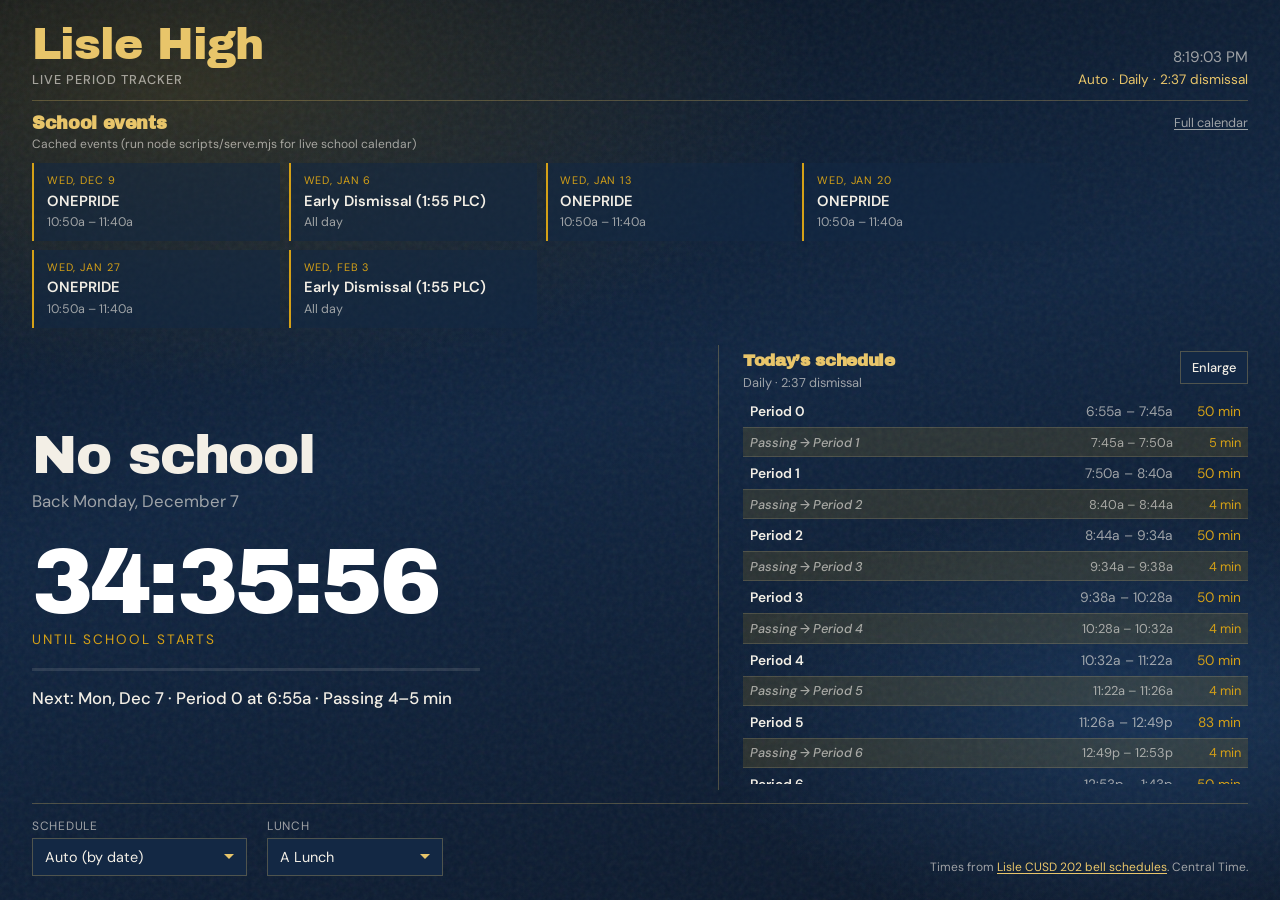
==== index.html @ e5d5def5 "Add Lisle High period tracker with live calendar and Netlify deploy." ====
<!DOCTYPE html>
<html lang="en">
  <head>
    <meta charset="UTF-8" />
    <meta name="viewport" content="width=device-width, initial-scale=1" />
    <meta
      name="description"
      content="Live Lisle High School period tracker — current period, time remaining, and school events."
    />
    <title>Lisle High · Period Tracker</title>
    <link rel="preconnect" href="https://fonts.googleapis.com" />
    <link rel="preconnect" href="https://fonts.gstatic.com" crossorigin />
    <link
      href="https://fonts.googleapis.com/css2?family=Archivo+Black&family=DM+Sans:ital,opsz,wght@0,9..40,400;0,9..40,500;0,9..40,600;1,9..40,400&display=swap"
      rel="stylesheet"
    />
    <link rel="stylesheet" href="styles.css" />
  </head>
  <body>
    <div class="atmosphere" aria-hidden="true"></div>

    <div class="app-window">
      <p id="error-banner" class="error" hidden></p>

      <header class="topbar">
        <div class="brand">
          <p class="brand-name">Lisle High</p>
          <p id="brand-sub" class="brand-sub">Live period tracker</p>
        </div>
        <div class="topbar-meta">
          <p id="live-clock" class="live-clock"></p>
          <p id="schedule-chip" class="schedule-chip"></p>
        </div>
      </header>

      <section class="events-panel" aria-label="School events">
        <div class="events-heading-row">
          <div class="events-heading-group">
            <h2 class="events-heading">School events</h2>
            <p id="events-status" class="events-status">Loading calendar…</p>
          </div>
          <a
            class="events-link"
            href="https://www.lisle202.org/lisle-high-school/about-our-school/lhs-calendar"
            target="_blank"
            rel="noopener noreferrer"
            >Full calendar</a
          >
        </div>
        <div id="events-track" class="events-track"></div>
        <p id="events-empty" class="events-empty" hidden>
          No upcoming events in the next 60 days.
        </p>
      </section>

      <div class="tracker-row">
        <main class="tracker" aria-live="polite">
          <p id="status-title" class="status-title">Loading…</p>
          <p id="status-sub" class="status-sub"></p>

          <div class="countdown-block">
            <p id="countdown" class="countdown">—</p>
            <p id="countdown-label" class="countdown-label"></p>
          </div>

          <div
            class="progress"
            role="progressbar"
            aria-valuemin="0"
            aria-valuemax="100"
            aria-valuenow="0"
            aria-label="Period progress"
          >
            <div id="progress-fill" class="progress-fill"></div>
          </div>

          <p id="next-line" class="next-line"></p>

          <p
            id="onepride-reminder"
            class="onepride-reminder"
            role="status"
            hidden
          ></p>
        </main>

        <aside id="day-schedule" class="day-schedule" aria-label="Today's bell schedule">
          <div class="day-schedule-top">
            <div>
              <h2 class="day-schedule-heading">Today’s schedule</h2>
              <p id="day-schedule-label" class="day-schedule-label"></p>
            </div>
            <button
              type="button"
              id="schedule-enlarge-btn"
              class="schedule-enlarge-btn"
              aria-pressed="false"
              aria-controls="day-schedule"
            >
              Enlarge
            </button>
          </div>
          <ol id="day-timeline" class="day-timeline"></ol>
        </aside>
      </div>

      <footer class="meta">
        <div class="controls">
          <label class="control">
            <span>Schedule</span>
            <select id="schedule-override" name="schedule">
              <option value="auto">Auto (by date)</option>
            </select>
          </label>
          <label class="control">
            <span>Lunch</span>
            <select id="lunch-pref" name="lunch">
              <option value="A">A Lunch</option>
              <option value="C">C Lunch</option>
            </select>
          </label>
        </div>

        <p class="source">
          Times from
          <a
            href="https://www.lisle202.org/lisle-high-school/about-our-school/bell-schedules"
            target="_blank"
            rel="noopener noreferrer"
            >Lisle CUSD 202 bell schedules</a
          >. Central Time.
        </p>
      </footer>
    </div>

    <dialog id="event-dialog" class="event-dialog">
      <form method="dialog" class="event-dialog-inner">
        <header class="event-dialog-header">
          <h2 id="event-dialog-title" class="event-dialog-title"></h2>
          <button type="submit" class="event-dialog-close" value="close" aria-label="Close">
            Close
          </button>
        </header>
        <p id="event-dialog-calendar" class="event-dialog-calendar"></p>
        <dl class="event-dialog-dl">
          <div>
            <dt>When</dt>
            <dd id="event-dialog-when"></dd>
          </div>
          <div>
            <dt>Time</dt>
            <dd id="event-dialog-time"></dd>
          </div>
          <div id="event-dialog-location-row" hidden>
            <dt>Location</dt>
            <dd id="event-dialog-location"></dd>
          </div>
        </dl>
        <p class="event-dialog-note">
          Details from the Lisle High School calendar on lisle202.org.
        </p>
        <a
          id="event-dialog-link"
          class="event-dialog-link"
          href="https://www.lisle202.org/lisle-high-school/about-our-school/lhs-calendar"
          target="_blank"
          rel="noopener noreferrer"
          >Open on school website</a
        >
      </form>
    </dialog>

    <script type="module" src="js/clock.js"></script>
  </body>
</html>
---- styles.css ----
:root {
  --navy: #0a1628;
  --navy-mid: #132844;
  --gold: #d4a017;
  --gold-soft: #e8c56a;
  --cream: #f3efe6;
  --muted: rgba(243, 239, 230, 0.62);
  --line: rgba(232, 197, 106, 0.28);
  --font-display: "Archivo Black", Impact, sans-serif;
  --font-body: "DM Sans", "Segoe UI", sans-serif;
}

*,
*::before,
*::after {
  box-sizing: border-box;
}

html,
body {
  margin: 0;
  height: 100%;
  overflow: hidden;
}

body {
  font-family: var(--font-body);
  color: var(--cream);
  background: var(--navy);
  -webkit-font-smoothing: antialiased;
}

.atmosphere {
  position: fixed;
  inset: 0;
  z-index: 0;
  background:
    radial-gradient(ellipse 90% 60% at 15% 10%, rgba(212, 160, 23, 0.18), transparent 55%),
    radial-gradient(ellipse 70% 50% at 90% 80%, rgba(40, 90, 150, 0.35), transparent 50%),
    linear-gradient(165deg, #07101c 0%, #0f2440 45%, #0a1628 100%);
  pointer-events: none;
}

.atmosphere::after {
  content: "";
  position: absolute;
  inset: 0;
  opacity: 0.07;
  background-image: url("data:image/svg+xml,%3Csvg viewBox='0 0 200 200' xmlns='http://www.w3.org/2000/svg'%3E%3Cfilter id='n'%3E%3CfeTurbulence type='fractalNoise' baseFrequency='0.85' numOctaves='4' stitchTiles='stitch'/%3E%3C/filter%3E%3Crect width='100%25' height='100%25' filter='url(%23n)'/%3E%3C/svg%3E");
}

.app-window {
  position: relative;
  z-index: 1;
  height: 100dvh;
  width: 100%;
  margin: 0;
  display: flex;
  flex-direction: column;
  padding: clamp(0.85rem, 2vw, 1.5rem) clamp(1rem, 3vw, 2rem);
  gap: clamp(0.75rem, 1.5vh, 1.25rem);
}

.error {
  margin: 0;
  flex: 0 0 auto;
  padding: 0.75rem 1rem;
  border: 1px solid rgba(255, 120, 100, 0.45);
  background: rgba(80, 20, 20, 0.55);
  color: #ffd4cc;
  font-size: 0.9rem;
  line-height: 1.4;
}

.topbar {
  flex: 0 0 auto;
  display: flex;
  flex-wrap: wrap;
  align-items: flex-end;
  justify-content: space-between;
  gap: 0.75rem 1.5rem;
  padding-bottom: 0.75rem;
  border-bottom: 1px solid var(--line);
}

.brand {
  margin: 0;
}

.brand-name {
  margin: 0;
  font-family: var(--font-display);
  font-size: clamp(1.8rem, 4vw, 2.75rem);
  line-height: 0.95;
  letter-spacing: -0.02em;
  color: var(--gold-soft);
  animation: rise 0.7s ease-out both;
}

.brand-sub {
  margin: 0.3rem 0 0;
  font-size: 0.8rem;
  font-weight: 500;
  letter-spacing: 0.08em;
  text-transform: uppercase;
  color: var(--muted);
  animation: rise 0.7s ease-out 0.08s both;
}

.topbar-meta {
  text-align: right;
}

.live-clock {
  margin: 0;
  font-variant-numeric: tabular-nums;
  font-size: 0.95rem;
  color: var(--muted);
}

.schedule-chip {
  margin: 0.2rem 0 0;
  font-size: 0.85rem;
  color: var(--gold-soft);
}

.events-panel {
  flex: 0 0 auto;
  min-height: 0;
  animation: rise 0.7s ease-out 0.1s both;
}

.events-heading-row {
  display: flex;
  align-items: flex-start;
  justify-content: space-between;
  gap: 1rem;
  margin-bottom: 0.65rem;
}

.events-heading-group {
  display: grid;
  gap: 0.2rem;
}

.events-heading {
  margin: 0;
  font-family: var(--font-display);
  font-size: 1.1rem;
  letter-spacing: -0.02em;
  color: var(--gold-soft);
}

.events-status {
  margin: 0;
  font-size: 0.75rem;
  color: var(--muted);
}

.events-link {
  font-size: 0.8rem;
  color: var(--muted);
  text-underline-offset: 2px;
  white-space: nowrap;
}

.events-link:hover {
  color: var(--gold-soft);
}

.events-track {
  display: flex;
  flex-wrap: wrap;
  gap: 0.55rem;
  max-height: min(28vh, 14rem);
  overflow: auto;
  padding-bottom: 0.25rem;
  align-content: flex-start;
}

.events-track::-webkit-scrollbar {
  width: 4px;
  height: 4px;
}

.events-track::-webkit-scrollbar-thumb {
  background: rgba(232, 197, 106, 0.35);
}

.event-item {
  appearance: none;
  flex: 0 0 auto;
  width: min(15.5rem, calc(50% - 0.3rem));
  min-width: 12rem;
  text-align: left;
  cursor: pointer;
  font: inherit;
  color: inherit;
  scroll-snap-align: start;
  padding: 0.65rem 0.8rem;
  border: none;
  border-left: 2px solid var(--gold);
  background: rgba(19, 40, 68, 0.55);
}

.event-item:hover,
.event-item:focus-visible {
  background: rgba(212, 160, 23, 0.16);
  outline: 1px solid var(--line);
}

.event-item[data-today="true"] {
  border-left-color: var(--gold-soft);
  background: rgba(212, 160, 23, 0.12);
}

.event-day {
  margin: 0;
  font-size: 0.68rem;
  letter-spacing: 0.08em;
  text-transform: uppercase;
  color: var(--gold);
}

.event-title {
  margin: 0.28rem 0 0;
  font-size: 0.92rem;
  font-weight: 600;
  line-height: 1.25;
  color: var(--cream);
}

.event-time {
  margin: 0.28rem 0 0;
  font-size: 0.78rem;
  color: var(--muted);
}

.event-location {
  margin: 0.12rem 0 0;
  font-size: 0.74rem;
  color: var(--muted);
  white-space: nowrap;
  overflow: hidden;
  text-overflow: ellipsis;
}

.events-empty {
  margin: 0;
  font-size: 0.9rem;
  color: var(--muted);
}

.event-dialog {
  border: 1px solid var(--line);
  background: #0f2138;
  color: var(--cream);
  padding: 0;
  max-width: min(28rem, calc(100vw - 2rem));
  width: 100%;
}

.event-dialog::backdrop {
  background: rgba(4, 10, 20, 0.72);
}

.event-dialog-inner {
  margin: 0;
  padding: 1.15rem 1.25rem 1.25rem;
  display: grid;
  gap: 0.75rem;
}

.event-dialog-header {
  display: flex;
  align-items: flex-start;
  justify-content: space-between;
  gap: 1rem;
}

.event-dialog-title {
  margin: 0;
  font-family: var(--font-display);
  font-size: 1.35rem;
  line-height: 1.15;
  letter-spacing: -0.02em;
  color: var(--gold-soft);
}

.event-dialog-close {
  appearance: none;
  border: 1px solid var(--line);
  background: transparent;
  color: var(--cream);
  font: inherit;
  font-size: 0.85rem;
  padding: 0.35rem 0.6rem;
  cursor: pointer;
}

.event-dialog-close:hover {
  border-color: var(--gold);
}

.event-dialog-calendar {
  margin: 0;
  font-size: 0.85rem;
  color: var(--gold);
}

.event-dialog-dl {
  margin: 0;
  display: grid;
  gap: 0.65rem;
}

.event-dialog-dl div {
  display: grid;
  gap: 0.15rem;
}

.event-dialog-dl dt {
  font-size: 0.7rem;
  letter-spacing: 0.08em;
  text-transform: uppercase;
  color: var(--muted);
}

.event-dialog-dl dd {
  margin: 0;
  font-size: 0.98rem;
}

.event-dialog-note {
  margin: 0;
  font-size: 0.78rem;
  color: var(--muted);
  line-height: 1.4;
}

.event-dialog-link {
  justify-self: start;
  color: var(--gold-soft);
  font-size: 0.9rem;
  text-underline-offset: 2px;
}

.tracker-row {
  flex: 1 1 auto;
  min-height: 0;
  display: grid;
  grid-template-columns: minmax(0, 1.1fr) minmax(16rem, 0.9fr);
  gap: clamp(1rem, 3vw, 2.5rem);
  align-items: stretch;
}

.tracker {
  min-height: 0;
  display: flex;
  flex-direction: column;
  justify-content: center;
  padding: clamp(0.5rem, 2vh, 1.5rem) 0;
  max-width: 40rem;
}

.day-schedule {
  min-height: 0;
  display: flex;
  flex-direction: column;
  padding: 0.35rem 0;
  border-left: 1px solid var(--line);
  padding-left: clamp(0.85rem, 2vw, 1.5rem);
}

.day-schedule-top {
  display: flex;
  align-items: flex-start;
  justify-content: space-between;
  gap: 0.75rem;
  margin-bottom: 0.35rem;
}

.day-schedule-heading {
  margin: 0;
  font-family: var(--font-display);
  font-size: 1.05rem;
  letter-spacing: -0.02em;
  color: var(--gold-soft);
}

.day-schedule-label {
  margin: 0.25rem 0 0;
  font-size: 0.8rem;
  color: var(--muted);
}

.schedule-enlarge-btn {
  appearance: none;
  flex: 0 0 auto;
  border: 1px solid var(--line);
  background: var(--navy-mid);
  color: var(--cream);
  font-family: var(--font-body);
  font-size: 0.8rem;
  font-weight: 500;
  padding: 0.45rem 0.7rem;
  cursor: pointer;
}

.schedule-enlarge-btn:hover,
.schedule-enlarge-btn:focus-visible {
  border-color: var(--gold);
  color: #fff;
  outline: none;
}

.day-timeline {
  list-style: none;
  margin: 0;
  padding: 0;
  overflow: auto;
  display: grid;
  gap: 0.15rem;
  min-height: 0;
}

/* Full-screen enlarged schedule for Chromebooks / readability */
body.schedule-enlarged {
  overflow: hidden;
}

body.schedule-enlarged .day-schedule {
  position: fixed;
  inset: 0;
  z-index: 40;
  margin: 0;
  padding: clamp(1rem, 3vw, 2rem);
  border: none;
  background:
    radial-gradient(ellipse 80% 50% at 20% 0%, rgba(212, 160, 23, 0.12), transparent 55%),
    #0a1628;
  box-shadow: none;
}

body.schedule-enlarged .day-schedule-heading {
  font-size: clamp(1.6rem, 4vw, 2.4rem);
}

body.schedule-enlarged .day-schedule-label {
  font-size: clamp(1rem, 2.2vw, 1.25rem);
  margin-top: 0.4rem;
}

body.schedule-enlarged .schedule-enlarge-btn {
  font-size: 1rem;
  padding: 0.65rem 1rem;
}

body.schedule-enlarged .day-timeline {
  gap: 0.35rem;
  margin-top: 0.75rem;
  padding-bottom: 1rem;
}

body.schedule-enlarged .timeline-row {
  grid-template-columns: minmax(0, 1.4fr) auto auto;
  gap: 0.75rem 1.25rem;
  padding: 0.7rem 0.85rem;
  font-size: clamp(1.15rem, 2.8vw, 1.55rem);
}

body.schedule-enlarged .timeline-passing {
  font-size: clamp(1.05rem, 2.4vw, 1.35rem);
}

body.schedule-enlarged .timeline-duration {
  min-width: 4.5rem;
}

.timeline-row {
  display: grid;
  grid-template-columns: minmax(0, 1.2fr) auto auto;
  gap: 0.5rem 0.75rem;
  align-items: baseline;
  padding: 0.35rem 0.45rem;
  font-size: 0.86rem;
}

.timeline-row[data-active="true"],
.timeline-row[data-emphasis="true"] {
  background: rgba(212, 160, 23, 0.14);
  outline: 1px solid var(--line);
}

.timeline-passing[data-emphasis="true"] .timeline-duration {
  color: var(--gold);
}

.timeline-passing {
  color: var(--muted);
  font-size: 0.8rem;
}

.timeline-passing .timeline-name {
  font-weight: 500;
  font-style: italic;
}

.timeline-name {
  font-weight: 600;
  color: var(--cream);
  min-width: 0;
}

.timeline-passing .timeline-name {
  color: var(--muted);
}

.timeline-times {
  font-variant-numeric: tabular-nums;
  color: var(--muted);
  white-space: nowrap;
}

.timeline-duration {
  font-variant-numeric: tabular-nums;
  color: var(--gold);
  white-space: nowrap;
  min-width: 3.5rem;
  text-align: right;
}

.timeline-passing .timeline-duration {
  color: var(--muted);
}

.status-title {
  margin: 0;
  font-family: var(--font-display);
  font-size: clamp(2rem, 5vw, 3.4rem);
  line-height: 1.05;
  letter-spacing: -0.02em;
  animation: rise 0.7s ease-out 0.12s both;
}

.status-sub {
  margin: 0.45rem 0 0;
  font-size: 1.05rem;
  color: var(--muted);
  animation: rise 0.7s ease-out 0.16s both;
}

.countdown-block {
  margin-top: clamp(1rem, 3vh, 2rem);
  animation: rise 0.7s ease-out 0.2s both;
}

.countdown {
  margin: 0;
  font-family: var(--font-display);
  font-size: clamp(3.25rem, 12vw, 5.75rem);
  line-height: 0.95;
  letter-spacing: -0.03em;
  font-variant-numeric: tabular-nums;
  color: #fff;
  transition: opacity 0.15s ease;
}

.countdown-label {
  margin: 0.3rem 0 0;
  font-size: 0.85rem;
  letter-spacing: 0.14em;
  text-transform: uppercase;
  color: var(--gold);
}

.progress {
  margin-top: 1.25rem;
  height: 3px;
  max-width: 28rem;
  background: rgba(243, 239, 230, 0.12);
  overflow: hidden;
  animation: rise 0.7s ease-out 0.24s both;
}

.progress-fill {
  height: 100%;
  width: 0%;
  background: linear-gradient(90deg, var(--gold), var(--gold-soft));
  transition: width 0.4s linear;
}

.next-line {
  margin: 1rem 0 0;
  font-size: 1.05rem;
  font-weight: 500;
  color: var(--cream);
  animation: rise 0.7s ease-out 0.28s both;
}

.onepride-reminder {
  margin: 1rem 0 0;
  padding: 0.75rem 0 0;
  border-top: 1px solid var(--line);
  max-width: 36rem;
  font-size: 1.02rem;
  font-weight: 600;
  line-height: 1.35;
  color: var(--gold-soft);
  animation: rise 0.7s ease-out 0.32s both;
}

.meta {
  flex: 0 0 auto;
  padding-top: 0.85rem;
  border-top: 1px solid var(--line);
  display: flex;
  flex-wrap: wrap;
  align-items: flex-end;
  justify-content: space-between;
  gap: 0.75rem 1.5rem;
}

.controls {
  display: flex;
  flex-wrap: wrap;
  gap: 0.75rem 1.25rem;
}

.control {
  display: flex;
  flex-direction: column;
  gap: 0.3rem;
  font-size: 0.75rem;
  letter-spacing: 0.06em;
  text-transform: uppercase;
  color: var(--muted);
}

.control select {
  appearance: none;
  background: var(--navy-mid);
  color: var(--cream);
  border: 1px solid var(--line);
  border-radius: 0;
  padding: 0.55rem 2rem 0.55rem 0.75rem;
  font-family: var(--font-body);
  font-size: 0.9rem;
  letter-spacing: 0;
  text-transform: none;
  background-image: url("data:image/svg+xml,%3Csvg xmlns='http://www.w3.org/2000/svg' width='12' height='8' viewBox='0 0 12 8'%3E%3Cpath fill='%23e8c56a' d='M1 1l5 5 5-5'/%3E%3C/svg%3E");
  background-repeat: no-repeat;
  background-position: right 0.7rem center;
  min-width: 11rem;
}

.control select:focus {
  outline: 2px solid var(--gold);
  outline-offset: 2px;
}

.source {
  margin: 0;
  font-size: 0.75rem;
  color: var(--muted);
  line-height: 1.4;
  max-width: 22rem;
}

.source a {
  color: var(--gold-soft);
  text-underline-offset: 2px;
}

body[data-state="weekend"] .countdown,
body[data-state="after"] .countdown {
  opacity: 1;
}

@keyframes rise {
  from {
    opacity: 0;
    transform: translateY(10px);
  }
  to {
    opacity: 1;
    transform: translateY(0);
  }
}

@media (max-width: 900px) {
  .tracker-row {
    grid-template-columns: 1fr;
  }

  .day-schedule {
    border-left: none;
    padding-left: 0;
    border-top: 1px solid var(--line);
    padding-top: 0.85rem;
    max-height: 40vh;
  }
}

@media (max-width: 640px) {
  html,
  body {
    overflow: auto;
  }

  .app-window {
    height: auto;
    min-height: 100dvh;
    overflow: visible;
  }

  .topbar-meta {
    text-align: left;
  }

  .day-schedule {
    max-height: none;
  }
}

@media (prefers-reduced-motion: reduce) {
  *,
  *::before,
  *::after {
    animation: none !important;
    transition: none !important;
  }
}
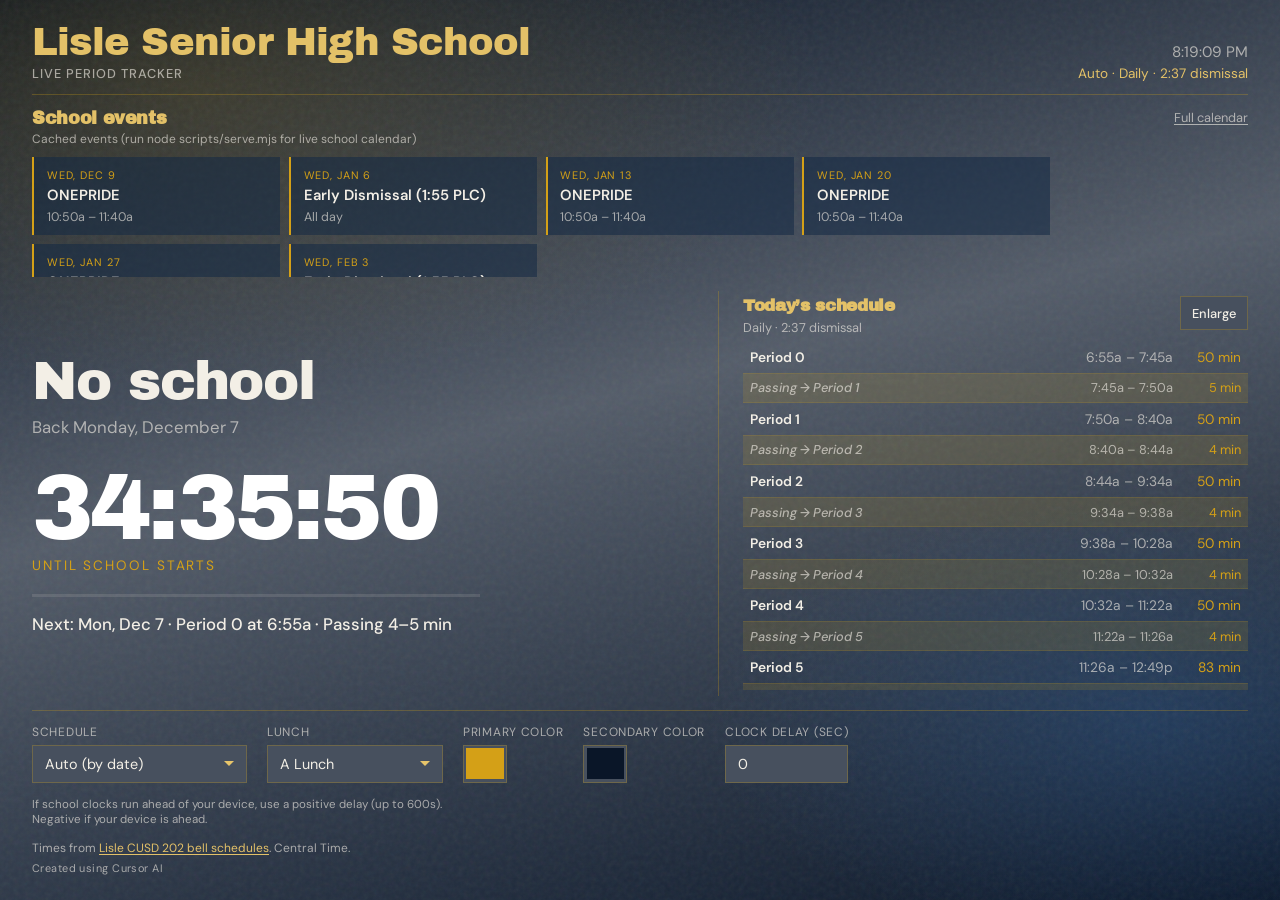
==== commit 3e625768: "Add branding, theme colors, micro-animations, and UI polish. Rename to Lisle Senior High School, add" ====
--- a/index.html
+++ b/index.html
@@ -5,9 +5,9 @@
     <meta name="viewport" content="width=device-width, initial-scale=1" />
     <meta
       name="description"
-      content="Live Lisle High School period tracker — current period, time remaining, and school events."
+      content="Live Lisle Senior High School period tracker — current period, time remaining, and school events."
     />
-    <title>Lisle High · Period Tracker</title>
+    <title>Lisle Senior High School · Period Tracker</title>
     <link rel="preconnect" href="https://fonts.googleapis.com" />
     <link rel="preconnect" href="https://fonts.gstatic.com" crossorigin />
     <link
@@ -24,7 +24,7 @@
 
       <header class="topbar">
         <div class="brand">
-          <p class="brand-name">Lisle High</p>
+          <p class="brand-name">Lisle Senior High School</p>
           <p id="brand-sub" class="brand-sub">Live period tracker</p>
         </div>
         <div class="topbar-meta">
@@ -119,17 +119,55 @@
               <option value="C">C Lunch</option>
             </select>
           </label>
-        </div>
-
-        <p class="source">
-          Times from
-          <a
-            href="https://www.lisle202.org/lisle-high-school/about-our-school/bell-schedules"
-            target="_blank"
-            rel="noopener noreferrer"
-            >Lisle CUSD 202 bell schedules</a
-          >. Central Time.
-        </p>
+          <label class="control control-color">
+            <span>Primary color</span>
+            <input
+              id="theme-primary"
+              name="theme-primary"
+              type="color"
+              value="#d4a017"
+            />
+          </label>
+          <label class="control control-color">
+            <span>Secondary color</span>
+            <input
+              id="theme-secondary"
+              name="theme-secondary"
+              type="color"
+              value="#0a1628"
+            />
+          </label>
+          <label class="control control-delay">
+            <span>Clock delay (sec)</span>
+            <input
+              id="clock-delay"
+              name="clock-delay"
+              type="number"
+              min="-600"
+              max="600"
+              step="1"
+              value="0"
+              inputmode="numeric"
+            />
+          </label>
+          <p class="delay-hint">
+            If school clocks run ahead of your device, use a positive delay (up
+            to 600s). Negative if your device is ahead.
+          </p>
+        </div>
+
+        <div class="meta-credits">
+          <p class="source">
+            Times from
+            <a
+              href="https://www.lisle202.org/lisle-high-school/about-our-school/bell-schedules"
+              target="_blank"
+              rel="noopener noreferrer"
+              >Lisle CUSD 202 bell schedules</a
+            >. Central Time.
+          </p>
+          <p class="attribution">Created using Cursor AI</p>
+        </div>
       </footer>
     </div>
 
--- a/styles.css
+++ b/styles.css
@@ -35,10 +35,11 @@
   inset: 0;
   z-index: 0;
   background:
-    radial-gradient(ellipse 90% 60% at 15% 10%, rgba(212, 160, 23, 0.18), transparent 55%),
+    radial-gradient(ellipse 90% 60% at 15% 10%, color-mix(in srgb, var(--gold) 18%, transparent), transparent 55%),
     radial-gradient(ellipse 70% 50% at 90% 80%, rgba(40, 90, 150, 0.35), transparent 50%),
-    linear-gradient(165deg, #07101c 0%, #0f2440 45%, #0a1628 100%);
+    linear-gradient(165deg, color-mix(in srgb, var(--navy) 85%, black) 0%, color-mix(in srgb, var(--navy) 70%, white) 45%, var(--navy) 100%);
   pointer-events: none;
+  animation: atmosphereDrift 24s ease-in-out infinite alternate;
 }
 
 .atmosphere::after {
@@ -90,7 +91,7 @@
 .brand-name {
   margin: 0;
   font-family: var(--font-display);
-  font-size: clamp(1.8rem, 4vw, 2.75rem);
+  font-size: clamp(1.5rem, 3.5vw, 2.4rem);
   line-height: 0.95;
   letter-spacing: -0.02em;
   color: var(--gold-soft);
@@ -172,7 +173,7 @@
   display: flex;
   flex-wrap: wrap;
   gap: 0.55rem;
-  max-height: min(28vh, 14rem);
+  max-height: min(14vh, 7.5rem);
   overflow: auto;
   padding-bottom: 0.25rem;
   align-content: flex-start;
@@ -588,6 +589,7 @@
   width: 0%;
   background: linear-gradient(90deg, var(--gold), var(--gold-soft));
   transition: width 0.4s linear;
+  transform-origin: left center;
 }
 
 .next-line {
@@ -625,6 +627,7 @@
   display: flex;
   flex-wrap: wrap;
   gap: 0.75rem 1.25rem;
+  align-items: flex-end;
 }
 
 .control {
@@ -659,6 +662,59 @@
   outline-offset: 2px;
 }
 
+.control-delay input {
+  appearance: textfield;
+  background: var(--navy-mid);
+  color: var(--cream);
+  border: 1px solid var(--line);
+  border-radius: 0;
+  padding: 0.55rem 0.75rem;
+  font-family: var(--font-body);
+  font-size: 0.9rem;
+  font-variant-numeric: tabular-nums;
+  min-width: 7rem;
+  max-width: 8rem;
+}
+
+.control-delay input:focus {
+  outline: 2px solid var(--gold);
+  outline-offset: 2px;
+}
+
+.delay-hint {
+  margin: 0.15rem 0 0;
+  flex: 1 1 100%;
+  font-size: 0.72rem;
+  color: var(--muted);
+  line-height: 1.35;
+  max-width: 28rem;
+}
+
+.control-color input[type="color"] {
+  appearance: none;
+  width: 2.75rem;
+  height: 2.35rem;
+  padding: 0.15rem;
+  border: 1px solid var(--line);
+  border-radius: 0;
+  background: var(--navy-mid);
+  cursor: pointer;
+}
+
+.control-color input[type="color"]::-webkit-color-swatch-wrapper {
+  padding: 0;
+}
+
+.control-color input[type="color"]::-webkit-color-swatch {
+  border: none;
+}
+
+.meta-credits {
+  display: flex;
+  flex-direction: column;
+  gap: 0.25rem;
+}
+
 .source {
   margin: 0;
   font-size: 0.75rem;
@@ -672,9 +728,140 @@
   text-underline-offset: 2px;
 }
 
+.attribution {
+  margin: 0;
+  font-size: 0.68rem;
+  letter-spacing: 0.04em;
+  color: var(--muted);
+  line-height: 1.4;
+}
+
 body[data-state="weekend"] .countdown,
 body[data-state="after"] .countdown {
   opacity: 1;
+}
+
+/* --- Micro-animations (state-driven personality) --- */
+
+body[data-state="passing"] .countdown {
+  animation: passingPulse 1.1s ease-in-out infinite;
+}
+
+body[data-state="passing"] .progress-fill {
+  animation: passingBar 1.1s ease-in-out infinite;
+}
+
+body[data-urgency="final-minute"] .progress-fill {
+  animation: progressBreathe 1.4s ease-in-out infinite;
+}
+
+body[data-urgency="final-minute"] .countdown {
+  animation: finalMinutePulse 1.4s ease-in-out infinite;
+}
+
+body[data-state="weekend"] .atmosphere,
+body[data-state="after"] .atmosphere {
+  animation: atmosphereCalm 36s ease-in-out infinite alternate;
+}
+
+body[data-schedule="onepride"] .schedule-chip {
+  animation: oneprideGlow 3s ease-in-out infinite;
+}
+
+body[data-schedule="onepride"] .events-heading {
+  animation: oneprideGlow 3.5s ease-in-out infinite;
+}
+
+@keyframes atmosphereDrift {
+  from {
+    filter: brightness(1);
+    transform: scale(1);
+  }
+  to {
+    filter: brightness(1.04);
+    transform: scale(1.015);
+  }
+}
+
+@keyframes atmosphereCalm {
+  from {
+    filter: brightness(0.96) saturate(0.92);
+    transform: scale(1);
+  }
+  to {
+    filter: brightness(1) saturate(1);
+    transform: scale(1.01);
+  }
+}
+
+@keyframes progressBreathe {
+  0%,
+  100% {
+    filter: brightness(1);
+    box-shadow: 0 0 0 transparent;
+  }
+  50% {
+    filter: brightness(1.15);
+    box-shadow: 0 0 10px color-mix(in srgb, var(--gold) 45%, transparent);
+  }
+}
+
+@keyframes finalMinutePulse {
+  0%,
+  100% {
+    transform: scale(1);
+    opacity: 1;
+  }
+  50% {
+    transform: scale(1.015);
+    opacity: 0.94;
+  }
+}
+
+@keyframes passingPulse {
+  0%,
+  100% {
+    transform: translateX(0);
+    letter-spacing: -0.03em;
+  }
+  50% {
+    transform: translateX(2px);
+    letter-spacing: -0.02em;
+  }
+}
+
+@keyframes passingBar {
+  0%,
+  100% {
+    opacity: 0.75;
+  }
+  50% {
+    opacity: 1;
+  }
+}
+
+@keyframes oneprideGlow {
+  0%,
+  100% {
+    text-shadow: 0 0 0 transparent;
+  }
+  50% {
+    text-shadow: 0 0 12px color-mix(in srgb, var(--gold) 35%, transparent);
+  }
+}
+
+@media (prefers-reduced-motion: reduce) {
+  .atmosphere,
+  body[data-state="passing"] .countdown,
+  body[data-state="passing"] .progress-fill,
+  body[data-urgency="final-minute"] .progress-fill,
+  body[data-urgency="final-minute"] .countdown,
+  body[data-state="weekend"] .atmosphere,
+  body[data-state="after"] .atmosphere,
+  body[data-schedule="onepride"] .schedule-chip,
+  body[data-schedule="onepride"] .events-heading {
+    animation: none !important;
+  }
 }
 
 @keyframes rise {
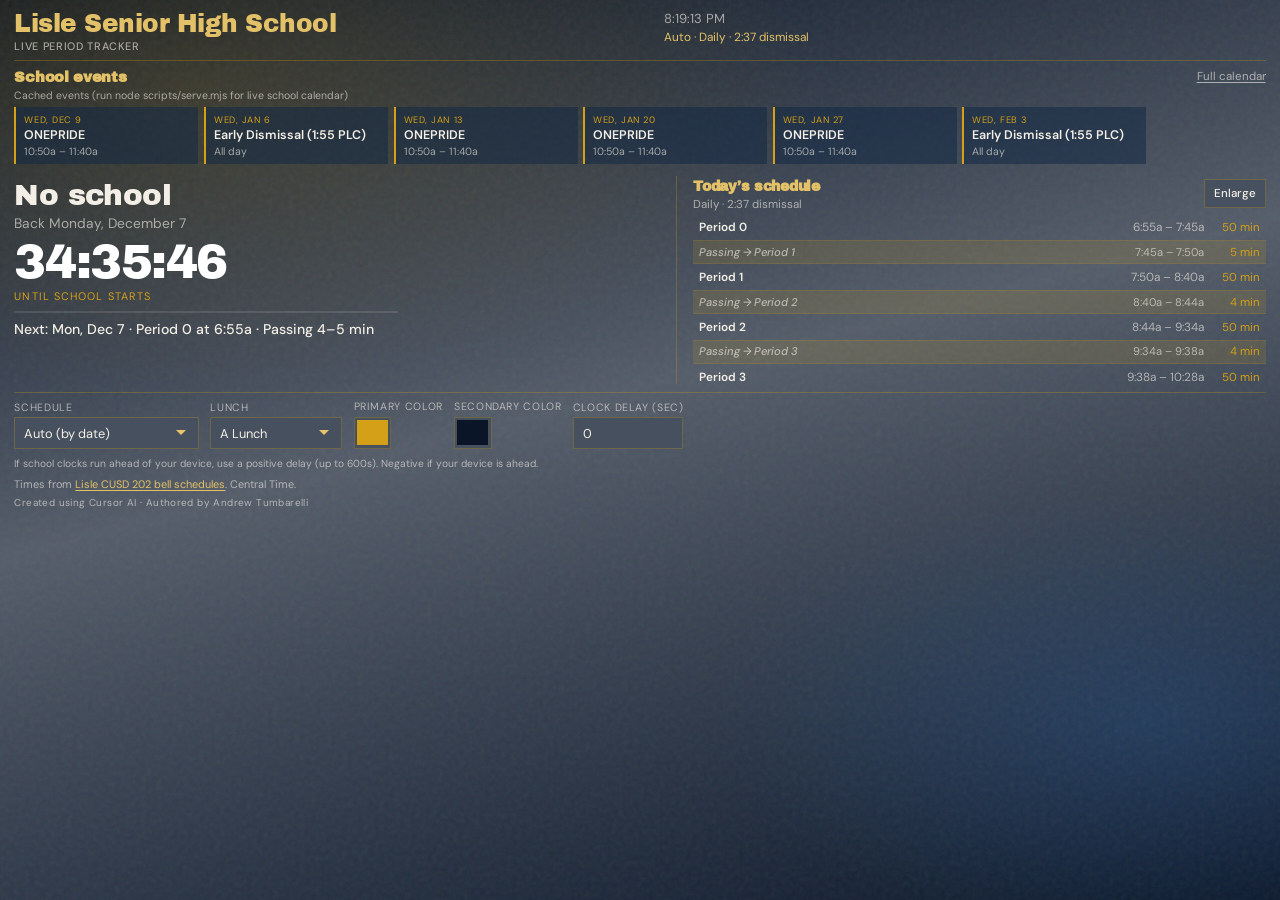
==== commit 24879ee4: "Save local changes" ====
--- a/index.html
+++ b/index.html
@@ -166,7 +166,7 @@
               >Lisle CUSD 202 bell schedules</a
             >. Central Time.
           </p>
-          <p class="attribution">Created using Cursor AI</p>
+          <p class="attribution">Created using Cursor AI · Authored by Andrew Tumbarelli</p>
         </div>
       </footer>
     </div>
--- a/styles.css
+++ b/styles.css
@@ -19,6 +19,7 @@
 html,
 body {
   margin: 0;
+  min-height: 100%;
   height: 100%;
   overflow: hidden;
 }
@@ -39,7 +40,7 @@
     radial-gradient(ellipse 70% 50% at 90% 80%, rgba(40, 90, 150, 0.35), transparent 50%),
     linear-gradient(165deg, color-mix(in srgb, var(--navy) 85%, black) 0%, color-mix(in srgb, var(--navy) 70%, white) 45%, var(--navy) 100%);
   pointer-events: none;
-  animation: atmosphereDrift 24s ease-in-out infinite alternate;
+  animation: atmosphereDrift 16s ease-in-out infinite alternate;
 }
 
 .atmosphere::after {
@@ -53,13 +54,17 @@
 .app-window {
   position: relative;
   z-index: 1;
-  height: 100dvh;
+  min-height: 100dvh;
+  max-height: 100dvh;
   width: 100%;
   margin: 0;
   display: flex;
   flex-direction: column;
   padding: clamp(0.85rem, 2vw, 1.5rem) clamp(1rem, 3vw, 2rem);
   gap: clamp(0.75rem, 1.5vh, 1.25rem);
+  overflow-x: hidden;
+  overflow-y: auto;
+  overscroll-behavior: contain;
 }
 
 .error {
@@ -92,10 +97,11 @@
   margin: 0;
   font-family: var(--font-display);
   font-size: clamp(1.5rem, 3.5vw, 2.4rem);
-  line-height: 0.95;
+  line-height: 1.1;
   letter-spacing: -0.02em;
   color: var(--gold-soft);
   animation: rise 0.7s ease-out both;
+  overflow-wrap: anywhere;
 }
 
 .brand-sub {
@@ -122,7 +128,10 @@
 .schedule-chip {
   margin: 0.2rem 0 0;
   font-size: 0.85rem;
+  line-height: 1.35;
   color: var(--gold-soft);
+  max-width: min(100%, 24rem);
+  overflow-wrap: anywhere;
 }
 
 .events-panel {
@@ -353,15 +362,18 @@
   grid-template-columns: minmax(0, 1.1fr) minmax(16rem, 0.9fr);
   gap: clamp(1rem, 3vw, 2.5rem);
   align-items: stretch;
+  overflow: visible;
 }
 
 .tracker {
   min-height: 0;
+  min-width: 0;
   display: flex;
   flex-direction: column;
   justify-content: center;
   padding: clamp(0.5rem, 2vh, 1.5rem) 0;
   max-width: 40rem;
+  overflow: visible;
 }
 
 .day-schedule {
@@ -430,52 +442,78 @@
   overflow: hidden;
 }
 
+body.schedule-enlarged .app-window {
+  overflow: hidden;
+  pointer-events: none;
+}
+
 body.schedule-enlarged .day-schedule {
   position: fixed;
   inset: 0;
   z-index: 40;
-  margin: 0;
-  padding: clamp(1rem, 3vw, 2rem);
+  width: 100%;
+  height: 100dvh;
+  max-height: none;
+  margin: 0;
+  padding: clamp(0.85rem, 2.5vw, 2rem);
+  padding-left: clamp(0.85rem, 2.5vw, 2rem);
   border: none;
+  border-left: none;
+  border-top: none;
   background:
-    radial-gradient(ellipse 80% 50% at 20% 0%, rgba(212, 160, 23, 0.12), transparent 55%),
-    #0a1628;
+    radial-gradient(ellipse 80% 50% at 20% 0%, color-mix(in srgb, var(--gold) 12%, transparent), transparent 55%),
+    var(--navy);
   box-shadow: none;
+  display: flex;
+  flex-direction: column;
+  min-height: 0;
+  pointer-events: auto;
+}
+
+body.schedule-enlarged .day-schedule-top {
+  flex: 0 0 auto;
+  gap: 0.75rem;
+  margin-bottom: 0.5rem;
 }
 
 body.schedule-enlarged .day-schedule-heading {
-  font-size: clamp(1.6rem, 4vw, 2.4rem);
+  font-size: clamp(1.35rem, 3.5vw, 2.4rem);
 }
 
 body.schedule-enlarged .day-schedule-label {
-  font-size: clamp(1rem, 2.2vw, 1.25rem);
-  margin-top: 0.4rem;
+  font-size: clamp(0.9rem, 2vw, 1.25rem);
+  margin-top: 0.35rem;
 }
 
 body.schedule-enlarged .schedule-enlarge-btn {
-  font-size: 1rem;
-  padding: 0.65rem 1rem;
+  font-size: clamp(0.9rem, 1.8vw, 1.05rem);
+  padding: 0.55rem 0.9rem;
 }
 
 body.schedule-enlarged .day-timeline {
+  flex: 1 1 auto;
+  min-height: 0;
+  overflow: auto;
   gap: 0.35rem;
-  margin-top: 0.75rem;
+  margin-top: 0.5rem;
   padding-bottom: 1rem;
+  -webkit-overflow-scrolling: touch;
 }
 
 body.schedule-enlarged .timeline-row {
   grid-template-columns: minmax(0, 1.4fr) auto auto;
-  gap: 0.75rem 1.25rem;
-  padding: 0.7rem 0.85rem;
-  font-size: clamp(1.15rem, 2.8vw, 1.55rem);
+  gap: 0.65rem 1rem;
+  padding: 0.6rem 0.75rem;
+  font-size: clamp(1.05rem, 2.5vw, 1.55rem);
 }
 
 body.schedule-enlarged .timeline-passing {
-  font-size: clamp(1.05rem, 2.4vw, 1.35rem);
+  font-size: clamp(0.95rem, 2.2vw, 1.35rem);
 }
 
 body.schedule-enlarged .timeline-duration {
-  min-width: 4.5rem;
+  min-width: 4.25rem;
+  font-size: inherit;
 }
 
 .timeline-row {
@@ -539,16 +577,19 @@
   margin: 0;
   font-family: var(--font-display);
   font-size: clamp(2rem, 5vw, 3.4rem);
-  line-height: 1.05;
+  line-height: 1.1;
   letter-spacing: -0.02em;
   animation: rise 0.7s ease-out 0.12s both;
+  overflow-wrap: anywhere;
 }
 
 .status-sub {
   margin: 0.45rem 0 0;
   font-size: 1.05rem;
+  line-height: 1.35;
   color: var(--muted);
   animation: rise 0.7s ease-out 0.16s both;
+  overflow-wrap: anywhere;
 }
 
 .countdown-block {
@@ -589,15 +630,16 @@
   width: 0%;
   background: linear-gradient(90deg, var(--gold), var(--gold-soft));
   transition: width 0.4s linear;
-  transform-origin: left center;
 }
 
 .next-line {
   margin: 1rem 0 0;
   font-size: 1.05rem;
   font-weight: 500;
+  line-height: 1.35;
   color: var(--cream);
   animation: rise 0.7s ease-out 0.28s both;
+  overflow-wrap: anywhere;
 }
 
 .onepride-reminder {
@@ -741,125 +783,19 @@
   opacity: 1;
 }
 
-/* --- Micro-animations (state-driven personality) --- */
-
-body[data-state="passing"] .countdown {
-  animation: passingPulse 1.1s ease-in-out infinite;
-}
-
-body[data-state="passing"] .progress-fill {
-  animation: passingBar 1.1s ease-in-out infinite;
-}
-
-body[data-urgency="final-minute"] .progress-fill {
-  animation: progressBreathe 1.4s ease-in-out infinite;
-}
-
-body[data-urgency="final-minute"] .countdown {
-  animation: finalMinutePulse 1.4s ease-in-out infinite;
-}
-
-body[data-state="weekend"] .atmosphere,
-body[data-state="after"] .atmosphere {
-  animation: atmosphereCalm 36s ease-in-out infinite alternate;
-}
-
-body[data-schedule="onepride"] .schedule-chip {
-  animation: oneprideGlow 3s ease-in-out infinite;
-}
-
-body[data-schedule="onepride"] .events-heading {
-  animation: oneprideGlow 3.5s ease-in-out infinite;
-}
-
 @keyframes atmosphereDrift {
   from {
-    filter: brightness(1);
-    transform: scale(1);
+    filter: brightness(0.9) saturate(0.95);
+    transform: scale(1) translate(0, 0);
   }
   to {
-    filter: brightness(1.04);
-    transform: scale(1.015);
-  }
-}
-
-@keyframes atmosphereCalm {
-  from {
-    filter: brightness(0.96) saturate(0.92);
-    transform: scale(1);
-  }
-  to {
-    filter: brightness(1) saturate(1);
-    transform: scale(1.01);
-  }
-}
-
-@keyframes progressBreathe {
-  0%,
-  100% {
-    filter: brightness(1);
-    box-shadow: 0 0 0 transparent;
-  }
-  50% {
-    filter: brightness(1.15);
-    box-shadow: 0 0 10px color-mix(in srgb, var(--gold) 45%, transparent);
-  }
-}
-
-@keyframes finalMinutePulse {
-  0%,
-  100% {
-    transform: scale(1);
-    opacity: 1;
-  }
-  50% {
-    transform: scale(1.015);
-    opacity: 0.94;
-  }
-}
-
-@keyframes passingPulse {
-  0%,
-  100% {
-    transform: translateX(0);
-    letter-spacing: -0.03em;
-  }
-  50% {
-    transform: translateX(2px);
-    letter-spacing: -0.02em;
-  }
-}
-
-@keyframes passingBar {
-  0%,
-  100% {
-    opacity: 0.75;
-  }
-  50% {
-    opacity: 1;
-  }
-}
-
-@keyframes oneprideGlow {
-  0%,
-  100% {
-    text-shadow: 0 0 0 transparent;
-  }
-  50% {
-    text-shadow: 0 0 12px color-mix(in srgb, var(--gold) 35%, transparent);
+    filter: brightness(1.1) saturate(1.08);
+    transform: scale(1.06) translate(-1.5%, -1%);
   }
 }
 
 @media (prefers-reduced-motion: reduce) {
-  .atmosphere,
-  body[data-state="passing"] .countdown,
-  body[data-state="passing"] .progress-fill,
-  body[data-urgency="final-minute"] .progress-fill,
-  body[data-urgency="final-minute"] .countdown,
-  body[data-state="weekend"] .atmosphere,
-  body[data-state="after"] .atmosphere,
-  body[data-schedule="onepride"] .schedule-chip,
-  body[data-schedule="onepride"] .events-heading {
+  .atmosphere {
     animation: none !important;
   }
 }
@@ -884,20 +820,292 @@
     border-left: none;
     padding-left: 0;
     border-top: 1px solid var(--line);
-    padding-top: 0.85rem;
-    max-height: 40vh;
+    padding-top: 0.65rem;
+    max-height: min(34vh, 12rem);
+  }
+}
+
+/* Chromebook / compact viewport: scale UI to fit with tabs + taskbar */
+@media (max-width: 1366px), (max-height: 820px) {
+  .app-window {
+    gap: 0.5rem;
+    padding: 0.6rem 0.9rem 0.75rem;
+  }
+
+  .topbar {
+    align-items: flex-start;
+    gap: 0.5rem 1rem;
+    padding-bottom: 0.45rem;
+  }
+
+  .topbar-meta {
+    text-align: left;
+    flex: 1 1 11rem;
+    min-width: 0;
+  }
+
+  .brand {
+    flex: 1 1 13rem;
+    min-width: 0;
+  }
+
+  .brand-name {
+    font-size: clamp(1.1rem, 2.6vw, 1.55rem);
+  }
+
+  .brand-sub {
+    font-size: 0.68rem;
+    margin-top: 0.15rem;
+    letter-spacing: 0.06em;
+  }
+
+  .live-clock {
+    font-size: 0.82rem;
+  }
+
+  .schedule-chip {
+    font-size: 0.74rem;
+    margin-top: 0.12rem;
+  }
+
+  .events-heading-row {
+    margin-bottom: 0.35rem;
+    gap: 0.65rem;
+  }
+
+  .events-heading {
+    font-size: 0.92rem;
+  }
+
+  .events-status {
+    font-size: 0.66rem;
+  }
+
+  .events-link {
+    font-size: 0.72rem;
+  }
+
+  .events-track {
+    gap: 0.35rem;
+    max-height: min(11vh, 5.75rem);
+  }
+
+  .event-item {
+    width: min(11.5rem, calc(33.333% - 0.3rem));
+    min-width: 8.25rem;
+    padding: 0.4rem 0.5rem;
+    border-left-width: 2px;
+  }
+
+  .event-day {
+    font-size: 0.58rem;
+    letter-spacing: 0.06em;
+  }
+
+  .event-title {
+    margin-top: 0.15rem;
+    font-size: 0.78rem;
+    line-height: 1.2;
+  }
+
+  .event-time {
+    margin-top: 0.12rem;
+    font-size: 0.66rem;
+  }
+
+  .event-location {
+    margin-top: 0.08rem;
+    font-size: 0.62rem;
+  }
+
+  .tracker-row {
+    flex: 0 1 auto;
+    gap: 0.65rem;
+    grid-template-columns: minmax(0, 1.05fr) minmax(13rem, 0.95fr);
+  }
+
+  .tracker {
+    justify-content: flex-start;
+    padding: 0.15rem 0;
+    max-width: 36rem;
+  }
+
+  .status-title {
+    font-size: clamp(1.35rem, 4vw, 1.85rem);
+  }
+
+  .status-sub {
+    margin-top: 0.2rem;
+    font-size: 0.86rem;
+  }
+
+  .countdown-block {
+    margin-top: 0.45rem;
+  }
+
+  .countdown {
+    font-size: clamp(1.95rem, 10vw, 3rem);
+  }
+
+  .countdown-label {
+    margin-top: 0.2rem;
+    font-size: 0.68rem;
+    letter-spacing: 0.1em;
+  }
+
+  .progress {
+    margin-top: 0.5rem;
+    height: 2px;
+    max-width: 24rem;
+  }
+
+  .next-line {
+    margin-top: 0.45rem;
+    font-size: 0.88rem;
+  }
+
+  .onepride-reminder {
+    margin-top: 0.45rem;
+    padding-top: 0.45rem;
+    font-size: 0.86rem;
+  }
+
+  .day-schedule {
+    padding: 0.2rem 0;
+    padding-left: clamp(0.65rem, 1.5vw, 1rem);
+    max-height: min(30vh, 13rem);
+  }
+
+  .day-schedule-top {
+    gap: 0.5rem;
+    margin-bottom: 0.25rem;
+  }
+
+  .day-schedule-heading {
+    font-size: 0.88rem;
+  }
+
+  .day-schedule-label {
+    font-size: 0.72rem;
+    margin-top: 0.15rem;
+  }
+
+  .schedule-enlarge-btn {
+    font-size: 0.72rem;
+    padding: 0.35rem 0.55rem;
+  }
+
+  .timeline-row {
+    font-size: 0.74rem;
+    gap: 0.35rem 0.5rem;
+    padding: 0.22rem 0.35rem;
+  }
+
+  .timeline-passing {
+    font-size: 0.7rem;
+  }
+
+  .timeline-duration {
+    min-width: 3rem;
+    font-size: 0.72rem;
+  }
+
+  .meta {
+    padding-top: 0.45rem;
+    gap: 0.4rem 0.85rem;
+  }
+
+  .controls {
+    gap: 0.4rem 0.7rem;
+  }
+
+  .control {
+    gap: 0.2rem;
+    font-size: 0.66rem;
+  }
+
+  .control select {
+    min-width: 8.25rem;
+    padding: 0.38rem 1.5rem 0.38rem 0.55rem;
+    font-size: 0.8rem;
+  }
+
+  .control-delay input {
+    min-width: 6rem;
+    max-width: 7rem;
+    padding: 0.38rem 0.55rem;
+    font-size: 0.8rem;
+  }
+
+  .control-color input[type="color"] {
+    width: 2.35rem;
+    height: 2rem;
+  }
+
+  .delay-hint {
+    font-size: 0.64rem;
+    max-width: 100%;
+    margin-top: 0.1rem;
+  }
+
+  .source {
+    font-size: 0.68rem;
+    max-width: 18rem;
+  }
+
+  .attribution {
+    font-size: 0.62rem;
+  }
+}
+
+@media (max-height: 620px) {
+  .app-window {
+    gap: 0.35rem;
+    padding: 0.45rem 0.75rem 0.55rem;
+  }
+
+  .events-track {
+    max-height: 4rem;
+    gap: 0.28rem;
+  }
+
+  .event-item {
+    width: min(10.5rem, calc(50% - 0.25rem));
+    min-width: 7.5rem;
+    padding: 0.32rem 0.42rem;
+  }
+
+  .event-title {
+    font-size: 0.72rem;
+  }
+
+  .countdown {
+    font-size: clamp(1.65rem, 9vw, 2.35rem);
+  }
+
+  .status-title {
+    font-size: clamp(1.15rem, 3.5vw, 1.45rem);
+  }
+
+  .day-schedule {
+    max-height: min(26vh, 9.5rem);
+  }
+
+  .timeline-row {
+    font-size: 0.68rem;
+    padding: 0.18rem 0.3rem;
+  }
+
+  .delay-hint {
+    display: none;
   }
 }
 
 @media (max-width: 640px) {
-  html,
-  body {
-    overflow: auto;
-  }
-
   .app-window {
     height: auto;
     min-height: 100dvh;
+    max-height: none;
     overflow: visible;
   }
 
@@ -907,6 +1115,79 @@
 
   .day-schedule {
     max-height: none;
+  }
+}
+
+/* Enlarge must win over compact Chromebook shrink rules */
+@media (max-width: 1366px), (max-height: 820px), (max-width: 900px), (max-height: 620px) {
+  body.schedule-enlarged .day-schedule {
+    position: fixed;
+    inset: 0;
+    z-index: 40;
+    width: 100%;
+    height: 100dvh;
+    max-height: none;
+    margin: 0;
+    padding: clamp(0.75rem, 2.5vw, 1.5rem);
+    padding-left: clamp(0.75rem, 2.5vw, 1.5rem);
+    border: none;
+    border-left: none;
+    border-top: none;
+    display: flex;
+    flex-direction: column;
+    min-height: 0;
+    overflow: hidden;
+    pointer-events: auto;
+  }
+
+  body.schedule-enlarged .day-schedule-top {
+    flex: 0 0 auto;
+    margin-bottom: 0.45rem;
+  }
+
+  body.schedule-enlarged .day-schedule-heading {
+    font-size: clamp(1.25rem, 3.2vw, 2rem);
+  }
+
+  body.schedule-enlarged .day-schedule-label {
+    font-size: clamp(0.85rem, 1.8vw, 1.1rem);
+    margin-top: 0.25rem;
+  }
+
+  body.schedule-enlarged .schedule-enlarge-btn {
+    font-size: 0.9rem;
+    padding: 0.5rem 0.85rem;
+  }
+
+  body.schedule-enlarged .day-timeline {
+    flex: 1 1 auto;
+    min-height: 0;
+    max-height: none;
+    overflow: auto;
+    gap: 0.3rem;
+    margin-top: 0.4rem;
+    padding-bottom: 0.75rem;
+  }
+
+  body.schedule-enlarged .timeline-row {
+    grid-template-columns: minmax(0, 1.4fr) auto auto;
+    gap: 0.5rem 0.85rem;
+    padding: 0.55rem 0.65rem;
+    font-size: clamp(0.95rem, 2.2vw, 1.35rem);
+  }
+
+  body.schedule-enlarged .timeline-passing {
+    font-size: clamp(0.88rem, 2vw, 1.2rem);
+  }
+
+  body.schedule-enlarged .timeline-duration {
+    min-width: 3.75rem;
+    font-size: inherit;
+  }
+
+  body.schedule-enlarged .app-window {
+    overflow: hidden;
+    pointer-events: none;
   }
 }
 
